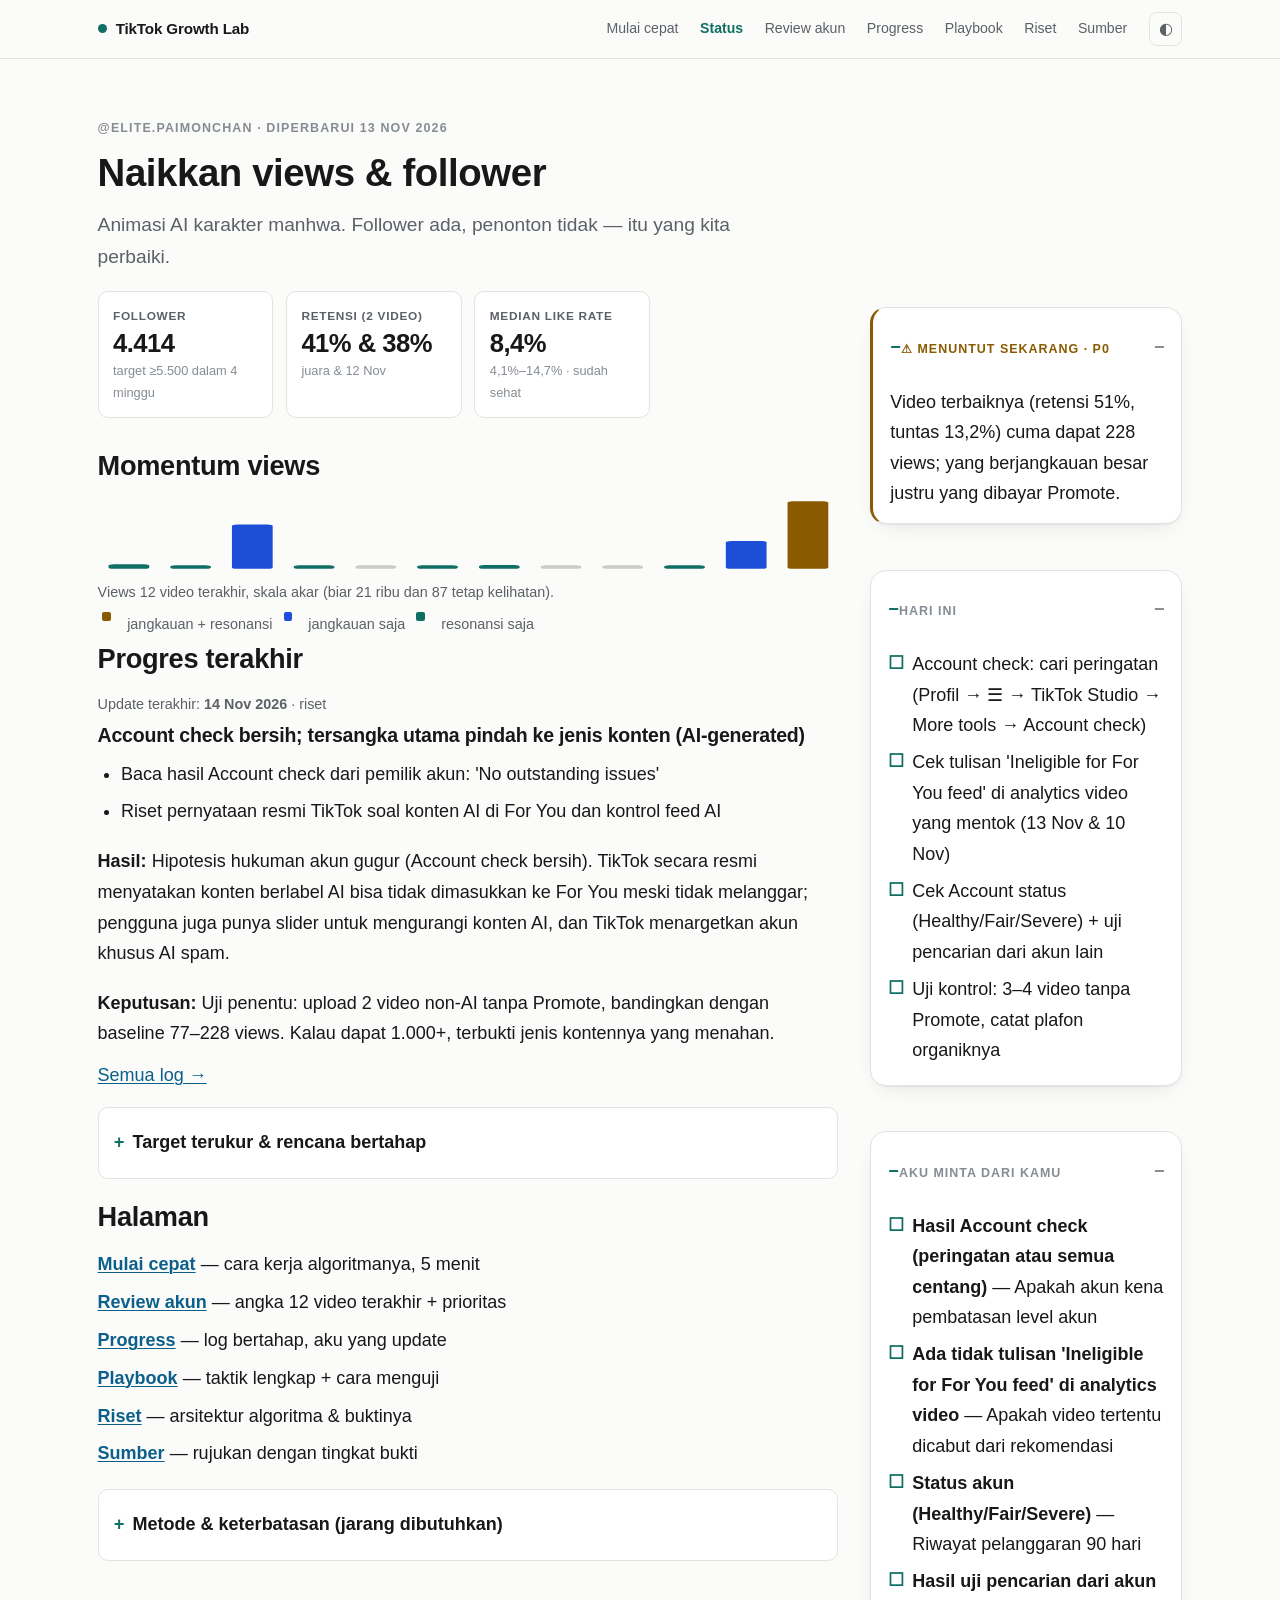
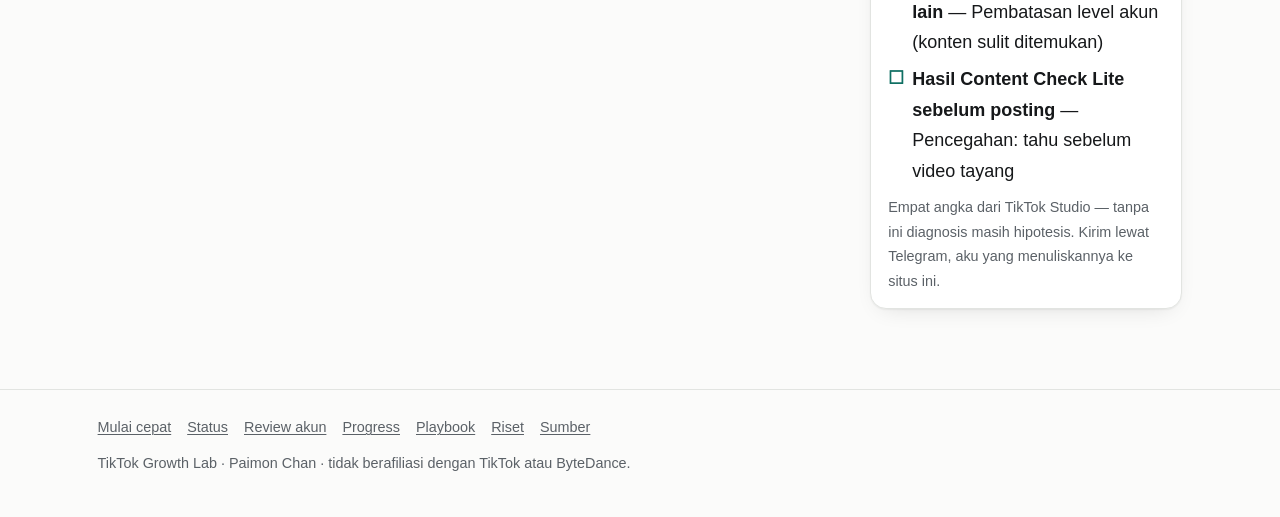
==== index.html @ 8e79cd07 "Account check bersih -> tersangka pindah ke jenis konten AI (pernyataan resmi TikTok) + uji penentu " ====
<!DOCTYPE html>
<html lang="id" data-theme="auto">
<head>
<meta charset="utf-8">
<meta name="viewport" content="width=device-width, initial-scale=1">
<title>TikTok Growth Lab — naikkan @elite.paimonchan</title>
<meta name="description" content="Angka akun TikTok @elite.paimonchan, apa yang harus dikerjakan hari ini, target, dan progresnya. Ditulis pendek supaya cepat dibaca.">
<meta name="color-scheme" content="light dark">
<meta name="theme-color" content="#0f6f63">
<link rel="icon" href="assets/favicon.svg" type="image/svg+xml">
<link rel="stylesheet" href="assets/style.css?v=33">
<script>
  try {
    var t = localStorage.getItem('theme');
    if (t === 'light' || t === 'dark') document.documentElement.setAttribute('data-theme', t);
  } catch (e) {}
</script>
</head>
<body>
<a class="skip" href="#main">Lewati ke konten</a>

<header class="site-header">
  <div class="wrap inner">
    <a class="brand" href="index.html"><span class="dot" aria-hidden="true"></span>TikTok Growth Lab</a>
    <nav class="nav" aria-label="Navigasi utama">
      <a href="mudah.html">Mulai cepat</a>
      <a href="index.html" aria-current="page">Status</a>
      <a href="audit.html">Review akun</a>
      <a href="progress.html">Progress</a>
      <a href="playbook.html">Playbook</a>
      <a href="bedah.html">Riset</a>
      <a href="sumber.html">Sumber</a>
    </nav>
    <button class="theme-btn" id="themeBtn" type="button" aria-label="Ganti tema terang/gelap" title="Ganti tema">◐</button>
    <button class="menu-btn" id="menuBtn" type="button" aria-label="Buka menu" aria-expanded="false" aria-controls="drawer"><span aria-hidden="true">☰</span></button>
  </div>
</header>
<div class="drawer-backdrop" id="drawerBackdrop"></div>
<nav class="drawer" id="drawer" aria-label="Menu halaman" aria-hidden="true">
  <div class="drawer-head">
    <span class="drawer-title">Menu</span>
    <button class="drawer-close" id="drawerClose" type="button" aria-label="Tutup menu">&times;</button>
  </div>
  <ul class="drawer-list">
        <li><a href="mudah.html">Mulai cepat</a></li>
        <li><a href="index.html" aria-current="page">Status</a></li>
        <li><a href="audit.html">Review akun</a></li>
        <li><a href="progress.html">Progress</a></li>
        <li><a href="playbook.html">Playbook</a></li>
        <li><a href="bedah.html">Riset</a></li>
        <li><a href="sumber.html">Sumber</a></li>
  </ul>
</nav>

<main id="main">
<div class="wrap">
    <div class="pagehead">
      <p class="eyebrow">@elite.paimonchan · diperbarui <span id="lastUpdated">13 Nov 2026</span></p>
      <h1>Naikkan views &amp; follower</h1>
      <p class="lede">Animasi AI karakter manhwa. Follower ada, penonton tidak — itu yang kita perbaiki.</p>
    </div>

    <div class="layout">
      <aside class="sidebar" aria-label="Yang menuntut dikerjakan">
        <div class="side-sticky">
        <details class="side-block urgent" data-collapse="mobile" open>
          <summary><span class="side-title">⚠ Menuntut sekarang · P0</span></summary>
          <div class="side-body">
            <p id="headline">Memuat…</p>
          </div>
        </details>
        <details class="side-block" data-collapse="mobile">
          <summary><span class="side-title">Hari ini</span></summary>
          <div class="side-body">
            <ul id="nextActions" class="check tight"><li>Memuat…</li></ul>
          </div>
        </details>
        <details class="side-block" data-collapse="mobile">
          <summary><span class="side-title">Aku minta dari kamu</span></summary>
          <div class="side-body">
            <ul id="auditWanted" class="check tight"><li>Memuat…</li></ul>
            <p class="ui-quiet" style="margin:.55rem 0 0">Empat angka dari TikTok Studio — tanpa ini diagnosis masih hipotesis. Kirim lewat Telegram, aku yang menuliskannya ke situs ini.</p>
          </div>
        </details>
      </aside>

      <div class="content">
        <div class="stats" id="statusStats"><p class="ui-quiet" style="margin:0">Memuat…</p></div>

        <section class="spark">
          <h2>Momentum views</h2>
          <div id="viewTrend"><p class="ui-quiet">Memuat…</p></div>
        </section>

        <section>
          <h2>Progres terakhir</h2>
          <div id="latestProgress"><p class="ui-quiet">Memuat…</p></div>
          <p style="margin:.7rem 0 0"><a href="progress.html">Semua log →</a></p>
        </section>

        <details>
          <summary>Target terukur &amp; rencana bertahap</summary>
          <div style="padding-top:.4rem">
            <div id="statusTargets"><p class="ui-quiet">Memuat…</p></div>
            <p class="ui-quiet" style="margin-top:.6rem">Penentu menang atau cuma sibuk: like rate ≥5%, median views ≥1.000, selesai nonton ≥50%.</p>
            <div id="statusPhases" style="margin-top:1rem"><p class="ui-quiet">Memuat…</p></div>
          </div>
        </details>

        <section>
          <h2>Halaman</h2>
          <ul class="linklist">
            <li><a href="mudah.html">Mulai cepat</a> — cara kerja algoritmanya, 5 menit</li>
            <li><a href="audit.html">Review akun</a> — angka 12 video terakhir + prioritas</li>
            <li><a href="progress.html">Progress</a> — log bertahap, aku yang update</li>
            <li><a href="playbook.html">Playbook</a> — taktik lengkap + cara menguji</li>
            <li><a href="bedah.html">Riset</a> — arsitektur algoritma &amp; buktinya</li>
            <li><a href="sumber.html">Sumber</a> — rujukan dengan tingkat bukti</li>
          </ul>
        </section>

        <details>
          <summary>Metode &amp; keterbatasan (jarang dibutuhkan)</summary>
          <div class="prose" style="padding-top:.6rem">
            <ul>
              <li>Angka publik diambil dari endpoint embed TikTok karena halaman utama memblokir akses server; tanggal unggahan dihitung dari ID video.</li>
              <li>Durasi tonton, % selesai, sumber traffic, dan status kelayakan hanya ada di TikTok Studio milikmu — makanya aku minta angkanya.</li>
              <li>TikTok membulatkan: "15K likes", bukan 15.000.</li>
            </ul>
            <div id="ytCard"></div>
          </div>
        </details>
      </div>
    </div>
  </div>
</main>

<footer class="site-footer">
  <div class="wrap">
    <div class="foot-links">
      <a href="mudah.html">Mulai cepat</a>
      <a href="index.html">Status</a>
      <a href="audit.html">Review akun</a>
      <a href="progress.html">Progress</a>
      <a href="playbook.html">Playbook</a>
      <a href="bedah.html">Riset</a>
      <a href="sumber.html">Sumber</a>
    </div>
    <p style="margin:0">TikTok Growth Lab · Paimon Chan · tidak berafiliasi dengan TikTok atau ByteDance.</p>
  </div>
</footer>

<script src="assets/app.js?v=33" defer></script>
<script src="assets/growth.js?v=33" defer></script>
</body>
</html>
---- assets/style.css ----
/* =========================================================
   Bedah Algoritma TikTok — design system
   Zero dependency. Mobile-first. Light + dark.
   Aturan: tidak ada efek dekoratif tanpa alasan fungsional.
   ========================================================= */

/* ---------- tokens ---------- */
:root {
  --bg:            #fbfbfa;
  --bg-elev:       #ffffff;
  --bg-sunken:     #f2f3f1;
  --fg:            #16181a;
  --fg-muted:      #5b6167;
  --fg-faint:      #858c93;
  --border:        #e2e4e1;
  --border-strong: #c9ccc7;
  --accent:        #0f6f63;
  --accent-fg:     #ffffff;
  --accent-soft:   #e6f2ef;
  --link:          #0b5f8a;
  --t1: #166534;
  --t2: #8a5a00;
  --t3: #1d4ed8;
  --t4: #7c3aed;
  --t5: #9a3412;
  --radius: 10px;
  --radius-lg: 16px;
  --shadow: 0 1px 2px rgba(16, 20, 18, .06), 0 8px 24px -12px rgba(16, 20, 18, .16);
  --measure: 68ch;
  --font: -apple-system, BlinkMacSystemFont, "Segoe UI", Roboto, "Helvetica Neue", Arial, "Noto Sans", sans-serif;
  --mono: ui-monospace, SFMono-Regular, Menlo, Consolas, "Liberation Mono", monospace;
}

@media (prefers-color-scheme: dark) {
  :root:not([data-theme="light"]) {
    --bg:            #101312;
    --bg-elev:       #171b19;
    --bg-sunken:     #0b0e0d;
    --fg:            #e7ebe8;
    --fg-muted:      #9aa4a0;
    --fg-faint:      #77807c;
    --border:        #262b29;
    --border-strong: #39403d;
    --accent:        #58c9b6;
    --accent-fg:     #06231f;
    --accent-soft:   #16241f;
    --link:          #7cc7ea;
    --t1: #6ee7a8;
    --t2: #f0c674;
    --t3: #93b4ff;
    --t4: #c4a8ff;
    --t5: #f9a58c;
    --shadow: 0 1px 2px rgba(0,0,0,.4), 0 10px 30px -14px rgba(0,0,0,.6);
  }
}

:root[data-theme="dark"] {
  --bg:            #101312;
  --bg-elev:       #171b19;
  --bg-sunken:     #0b0e0d;
  --fg:            #e7ebe8;
  --fg-muted:      #9aa4a0;
  --fg-faint:      #77807c;
  --border:        #262b29;
  --border-strong: #39403d;
  --accent:        #58c9b6;
  --accent-fg:     #06231f;
  --accent-soft:   #16241f;
  --link:          #7cc7ea;
  --t1: #6ee7a8;
  --t2: #f0c674;
  --t3: #93b4ff;
  --t4: #c4a8ff;
  --t5: #f9a58c;
  --shadow: 0 1px 2px rgba(0,0,0,.4), 0 10px 30px -14px rgba(0,0,0,.6);
}

/* ---------- base ---------- */
*, *::before, *::after { box-sizing: border-box; }

html {
  -webkit-text-size-adjust: 100%;
  scroll-behavior: smooth;
  scroll-padding-top: 5.5rem;
}

body {
  margin: 0;
  background: var(--bg);
  color: var(--fg);
  font-family: var(--font);
  font-size: 17px;
  line-height: 1.7;
  text-rendering: optimizeLegibility;
}

@media (min-width: 720px) { body { font-size: 18px; } }

p, li { overflow-wrap: break-word; }
p { margin: 0 0 1.05em; }

a { color: var(--link); text-decoration-thickness: 1px; text-underline-offset: 2px; }
a:hover { text-decoration-thickness: 2px; }

:focus-visible {
  outline: 3px solid var(--accent);
  outline-offset: 2px;
  border-radius: 4px;
}

h1, h2, h3, h4 {
  line-height: 1.22;
  letter-spacing: -0.011em;
  margin: 2.2em 0 .6em;
  font-weight: 650;
  text-wrap: balance;
}
h1 { font-size: 1.85rem; margin-top: 0; }
h2 { font-size: 1.4rem; padding-top: .2em; }
h3 { font-size: 1.12rem; }
h4 { font-size: 1rem; letter-spacing: 0; }
@media (min-width: 720px) {
  h1 { font-size: 2.4rem; }
  h2 { font-size: 1.7rem; }
  h3 { font-size: 1.22rem; }
}

ul, ol { padding-left: 1.3em; margin: 0 0 1.1em; }
li { margin: .35em 0; }
li > ul, li > ol { margin-top: .35em; }

strong { font-weight: 660; }
hr { border: 0; border-top: 1px solid var(--border); margin: 2.6em 0; }

code, kbd {
  font-family: var(--mono);
  font-size: .87em;
  background: var(--bg-sunken);
  border: 1px solid var(--border);
  border-radius: 5px;
  padding: .1em .35em;
}

blockquote {
  margin: 1.4em 0;
  padding: .2em 0 .2em 1.05em;
  border-left: 3px solid var(--border-strong);
  color: var(--fg-muted);
}
blockquote p:last-child { margin-bottom: 0; }

/* ---------- layout ---------- */
.wrap { width: 100%; max-width: 1120px; margin: 0 auto; padding: 0 1.1rem; }
.prose { max-width: var(--measure); }
.prose-wide { max-width: 78ch; }
main { padding: 2rem 0 4rem; }

.skip {
  position: absolute; left: -9999px;
  background: var(--accent); color: var(--accent-fg);
  padding: .6em 1em; border-radius: 0 0 var(--radius) 0; z-index: 100;
}
.skip:focus { left: 0; top: 0; }

/* ---------- header / nav ---------- */
.site-header {
  position: sticky; top: 0; z-index: 40;
  background: color-mix(in srgb, var(--bg) 88%, transparent);
  backdrop-filter: saturate(150%) blur(10px);
  border-bottom: 1px solid var(--border);
}
.site-header .inner {
  display: flex; align-items: center; gap: .75rem;
  min-height: 3.6rem;
}
.brand {
  display: flex; align-items: center; gap: .55rem;
  font-weight: 680; font-size: .95rem; letter-spacing: -.01em;
  color: var(--fg); text-decoration: none; white-space: nowrap;
}
.brand .dot {
  width: .58rem; height: .58rem; border-radius: 50%;
  background: var(--accent); flex: 0 0 auto;
}
.nav {
  margin-left: auto;
  display: flex; gap: .15rem; overflow-x: auto;
  -webkit-overflow-scrolling: touch;
  scrollbar-width: none;
}
.nav::-webkit-scrollbar { display: none; }
.nav a {
  display: inline-block; padding: .45rem .6rem; border-radius: 8px;
  color: var(--fg-muted); text-decoration: none;
  font-size: .88rem; white-space: nowrap;
}
.nav a:hover { color: var(--fg); background: var(--bg-sunken); }
.nav a[aria-current="page"] { color: var(--accent); font-weight: 640; }

.theme-btn {
  flex: 0 0 auto;
  background: transparent; color: var(--fg-muted);
  border: 1px solid var(--border); border-radius: 8px;
  width: 2.1rem; height: 2.1rem; font-size: 1rem; cursor: pointer;
  display: grid; place-items: center;
}
.theme-btn:hover { color: var(--fg); border-color: var(--border-strong); }

/* ---------- hero ---------- */
.hero { padding: 2.6rem 0 1.4rem; border-bottom: 1px solid var(--border); }
.eyebrow {
  font-size: .78rem; letter-spacing: .09em; text-transform: uppercase;
  color: var(--fg-faint); font-weight: 640; margin: 0 0 .7rem;
}
.lede { font-size: 1.08rem; color: var(--fg-muted); max-width: 60ch; }
@media (min-width: 720px) { .lede { font-size: 1.2rem; } }
.hero-meta {
  display: flex; flex-wrap: wrap; gap: .45rem .5rem;
  margin-top: 1.2rem; font-size: .82rem;
}
.pill {
  display: inline-flex; align-items: center; gap: .35em;
  border: 1px solid var(--border); border-radius: 999px;
  padding: .25em .7em; color: var(--fg-muted); background: var(--bg-elev);
}

/* ---------- cards ---------- */
.grid { display: grid; gap: 1rem; }
@media (min-width: 700px) { .grid.cols-2 { grid-template-columns: 1fr 1fr; } }
@media (min-width: 940px) { .grid.cols-3 { grid-template-columns: repeat(3, 1fr); } }

.card {
  background: var(--bg-elev);
  border: 1px solid var(--border);
  border-radius: var(--radius-lg);
  padding: 1.15rem 1.2rem;
  box-shadow: var(--shadow);
}
.card h3 { margin-top: 0; }
.card p:last-child { margin-bottom: 0; }
.card a.card-link {
  display: block; text-decoration: none; color: inherit;
}
.card a.card-link:hover h3 { color: var(--accent); }

/* ---------- callouts ---------- */
.callout {
  border: 1px solid var(--border);
  border-left: 3px solid var(--accent);
  background: var(--bg-elev);
  border-radius: var(--radius);
  padding: .95rem 1.05rem;
  margin: 1.4em 0;
}
.callout > :first-child { margin-top: 0; }
.callout > :last-child { margin-bottom: 0; }
.callout .label {
  display: block; font-size: .76rem; letter-spacing: .08em;
  text-transform: uppercase; font-weight: 700; margin-bottom: .35rem;
  color: var(--accent);
}
.callout.warn { border-left-color: var(--t2); }
.callout.warn .label { color: var(--t2); }
.callout.danger { border-left-color: var(--t5); }
.callout.danger .label { color: var(--t5); }

/* ---------- evidence tiers ---------- */
.tier {
  display: inline-block; font-size: .72rem; font-weight: 700;
  letter-spacing: .04em; padding: .12em .45em; border-radius: 5px;
  border: 1px solid currentColor; white-space: nowrap;
  vertical-align: .08em;
}
.tier.t1 { color: var(--t1); }
.tier.t2 { color: var(--t2); }
.tier.t3 { color: var(--t3); }
.tier.t4 { color: var(--t4); }
.tier.t5 { color: var(--t5); }
.tierplain { font-weight: 700; }

/* ---------- tables ---------- */
.table-wrap { overflow-x: auto; margin: 1.3em 0; border-radius: var(--radius); border: 1px solid var(--border); }
table { border-collapse: collapse; width: 100%; font-size: .93rem; background: var(--bg-elev); }
th, td { text-align: left; padding: .7rem .8rem; border-bottom: 1px solid var(--border); vertical-align: top; }
th { background: var(--bg-sunken); font-size: .8rem; letter-spacing: .03em; text-transform: uppercase; color: var(--fg-muted); }
tr:last-child td { border-bottom: 0; }
td.num, th.num { white-space: nowrap; }

@media (max-width: 640px) {
  table.stack thead { display: none; }
  table.stack, table.stack tbody, table.stack tr, table.stack td { display: block; width: 100%; }
  table.stack tr { border-bottom: 1px solid var(--border); padding: .5rem 0; }
  table.stack tr:last-child { border-bottom: 0; }
  table.stack td { border: 0; padding: .28rem .8rem; }
  table.stack td::before {
    content: attr(data-label) ": ";
    display: inline; font-weight: 700; color: var(--fg-muted);
    font-size: .78rem; text-transform: uppercase; letter-spacing: .03em;
  }
}

/* ---------- details ---------- */
details {
  border: 1px solid var(--border); border-radius: var(--radius);
  background: var(--bg-elev); padding: .75rem .95rem; margin: 1em 0;
}
details[open] { padding-bottom: .9rem; }
summary {
  cursor: pointer; font-weight: 620; list-style: none;
  display: flex; align-items: baseline; gap: .5rem;
}
summary::-webkit-details-marker { display: none; }
summary::before {
  content: "+"; font-family: var(--mono); color: var(--accent);
  font-weight: 700; flex: 0 0 auto;
}
details[open] > summary::before { content: "−"; }
summary + * { margin-top: .9em; }
details > :last-child { margin-bottom: 0; }

/* ---------- toc ---------- */
.toc { list-style: none; padding: 0; margin: 1.4em 0; }
.toc li { margin: 0; border-bottom: 1px solid var(--border); }
.toc li:last-child { border-bottom: 0; }
.toc a {
  display: flex; gap: .8rem; align-items: baseline;
  padding: .7rem .2rem; text-decoration: none; color: var(--fg);
}
.toc a:hover { color: var(--accent); }
.toc .n {
  font-family: var(--mono); font-size: .8rem; color: var(--fg-faint);
  flex: 0 0 2.2rem;
}
.toc .d { display: block; font-size: .84rem; color: var(--fg-muted); margin-top: .15em; }

/* ---------- steps ---------- */
.step { display: grid; gap: .2rem 1rem; margin: 1.6em 0; }
@media (min-width: 760px) {
  .step { grid-template-columns: 2.6rem 1fr; }
  .step .snum { grid-row: span 3; }
}
.snum {
  width: 2.1rem; height: 2.1rem; border-radius: 50%;
  background: var(--accent); color: var(--accent-fg);
  display: grid; place-items: center; font-weight: 700; font-size: .9rem;
}
.step h3 { margin: .25em 0 .35em; }
.step .why { font-size: .9rem; color: var(--fg-muted); }

/* ---------- misc ---------- */
.tags { display: flex; flex-wrap: wrap; gap: .35rem; margin: .6em 0 0; }
.tag {
  font-size: .78rem; padding: .2em .6em; border-radius: 999px;
  background: var(--bg-sunken); border: 1px solid var(--border); color: var(--fg-muted);
}
.do-dont { display: grid; gap: 1rem; }
@media (min-width: 800px) { .do-dont { grid-template-columns: 1fr 1fr; } }
.do-dont h3 { margin-top: 0; }
.ui-quiet { color: var(--fg-muted); font-size: .9rem; }

footer.site-footer {
  border-top: 1px solid var(--border);
  padding: 1.6rem 0 2.6rem; color: var(--fg-muted); font-size: .9rem;
}
footer.site-footer a { color: var(--fg-muted); }
footer .foot-links { display: flex; flex-wrap: wrap; gap: .4rem 1rem; margin-bottom: .7rem; }

.srclist { list-style: none; padding: 0; }
.srclist li {
  padding: .7rem 0; border-bottom: 1px solid var(--border);
  font-size: .92rem; display: flex; gap: .7rem; align-items: baseline;
}
.srclist .idx { font-family: var(--mono); color: var(--fg-faint); flex: 0 0 2rem; }
.srclist .meta { display: block; color: var(--fg-muted); font-size: .84rem; }

/* ---------- komponen growth lab ---------- */
.stats { display: grid; gap: .8rem; grid-template-columns: repeat(2, 1fr); margin: 1.4em 0; }
@media (min-width: 760px) { .stats { grid-template-columns: repeat(4, 1fr); } }
.stat {
  background: var(--bg-elev); border: 1px solid var(--border);
  border-radius: var(--radius); padding: .85rem .9rem; display: flex; flex-direction: column; gap: .15rem;
}
.stat-k { font-size: .74rem; text-transform: uppercase; letter-spacing: .06em; color: var(--fg-muted); font-weight: 640; }
.stat-v { font-size: 1.45rem; line-height: 1.15; letter-spacing: -.02em; }
.stat-s { font-size: .8rem; color: var(--fg-faint); }

.badge {
  display: inline-block; font-size: .72rem; font-weight: 700; letter-spacing: .03em;
  padding: .18em .55em; border-radius: 999px; border: 1px solid currentColor; white-space: nowrap;
}
.badge-live { color: var(--accent); background: var(--accent-soft); }
.badge-idle { color: var(--fg-muted); background: var(--bg-sunken); }
.badge-warn { color: var(--t2); }

.phase header { display: flex; align-items: baseline; justify-content: space-between; gap: .6rem; }
.phase h3 { margin: 0; font-size: 1.05rem; }
.phase ul { margin: .2em 0 .8em; }

.tl-item { position: relative; padding: 0 0 1.6rem 1.7rem; border-left: 2px solid var(--border); }
.tl-item:last-child { border-left-color: transparent; padding-bottom: 0; }
.tl-dot {
  position: absolute; left: -0.46rem; top: .45rem; width: .8rem; height: .8rem;
  border-radius: 50%; background: var(--accent); border: 2px solid var(--bg);
}
.tl-date { font-size: .82rem; color: var(--fg-muted); margin: 0 0 .25rem; }
.tl-body h3 { margin: .1em 0 .5em; font-size: 1.1rem; }
.tl-metrics { margin: .6em 0 0; padding-top: .5em; border-top: 1px dashed var(--border); font-size: .84rem; }

.mission {
  background: var(--bg-elev); border: 1px solid var(--border); border-left: 3px solid var(--accent);
  border-radius: var(--radius); padding: 1rem 1.1rem; margin: 1.2em 0;
}
.mission h2 { margin: 0 0 .35em; font-size: 1.05rem; }
.mission p { margin-bottom: 0; }

/* ---------- komponen ringkas ---------- */
.check, .plain, .linklist { list-style: none; padding-left: 0; }
.check li { position: relative; padding-left: 1.5rem; margin-bottom: .55rem; }
.check li::before { content: "☐"; position: absolute; left: 0; top: -.05em; color: var(--accent); font-weight: 700; }
.check.tight li { margin-bottom: .3rem; }
.plain li { margin-bottom: .65rem; }
.linklist li { margin-bottom: .45rem; }
#statusPhases { display: grid; gap: .8rem; }
@media (min-width: 760px) { #statusPhases { grid-template-columns: repeat(3, 1fr); } }
details { margin: 1rem 0; }
details summary { cursor: pointer; font-weight: 640; padding: .45rem 0; }
details summary:hover { color: var(--accent); }

/* ---------- layout: konten + sidebar ---------- */
.pagehead { padding: 1.7rem 0 .9rem; }
.pagehead h1 { margin-bottom: .3em; }
.pagehead .lede { margin-bottom: .2rem; }
.layout { display: grid; gap: 1.3rem; align-items: start; }
.sidebar { display: grid; gap: .85rem; }
.side-block {
  background: var(--bg-elev); border: 1px solid var(--border);
  border-radius: var(--radius-lg); padding: 1rem 1.05rem; box-shadow: var(--shadow);
}
.side-block h2 {
  margin: 0 0 .55rem; padding: 0; font-size: .78rem; font-weight: 700;
  letter-spacing: .08em; text-transform: uppercase; color: var(--fg-faint);
}
.side-block.urgent { border-left: 3px solid var(--t2); }
.side-block.urgent h2 { color: var(--t2); }
.side-block > :last-child { margin-bottom: 0; }
.side-block ul, .side-block ol { padding-left: 1.15em; margin-bottom: 0; }
.side-block .check { padding-left: 0; }
.content > section > h2:first-child { margin-top: 0; }
.content > .stats { margin-top: 0; }

/* sidebar: anak tidak boleh ikut melar, kalau tidak sticky tidak punya ruang gerak */
.sidebar { align-content: start; }
.side-sticky { display: grid; gap: .85rem; align-self: start; }
@media (min-width: 980px) {
  .layout { grid-template-columns: minmax(0, 1fr) 19.5rem; gap: 2rem; align-items: stretch; }
  .layout > .content { grid-column: 1; grid-row: 1; }
  .layout > .sidebar { grid-column: 2; grid-row: 1; align-self: stretch; }
  .side-sticky { position: sticky; top: 4.6rem; }
}

/* angka & tabel: sejajarkan digit biar enak dibandingkan */
.stat-v, table td, table th { font-variant-numeric: tabular-nums; }
.stat-v { font-size: 1.6rem; }
.linklist a { font-weight: 620; }

/* ---------- grafik momentum ---------- */
.spark { margin-top: 1.6rem; }
.spark h2 { margin-top: 0; }
.spark svg { width: 100%; height: 72px; display: block; overflow: visible; }
.spark rect { fill: var(--border-strong); }
.spark .bar-good { fill: var(--accent); }
.spark .bar-far { fill: var(--t3); }
.spark .bar-hit { fill: var(--t2); }
.legend { display: inline-flex; flex-wrap: wrap; gap: .2rem .7rem; margin-left: .3rem; }
.legend .key { display: inline-block; width: .55rem; height: .55rem; border-radius: 2px; margin-right: .3rem; }
.legend .key-hit { background: var(--t2); }
.legend .key-far { background: var(--t3); }
.legend .key-good { background: var(--accent); }

/* ---------- sidebar: blok bisa dilipat di HP ---------- */
.side-block > summary { display: block; cursor: pointer; list-style: none; }
.side-block > summary::-webkit-details-marker { display: none; }
.side-block > summary::after { content: "＋"; float: right; color: var(--fg-faint); font-weight: 600; }
.side-block[open] > summary::after { content: "−"; }
.side-block .side-title {
  display: inline-block; font-size: .78rem; font-weight: 700; letter-spacing: .08em;
  text-transform: uppercase; color: var(--fg-faint);
}
.side-block.urgent .side-title { color: var(--t2); }
.side-block[open] > summary { margin-bottom: .55rem; }
.side-body > :last-child { margin-bottom: 0; }
@media (min-width: 980px) { .side-block > summary::after { content: none; } }
/* blok yang tertutup jadi baris ringkas, bukan kartu tinggi */
.side-block:not([open]) { padding: .55rem .9rem; }
.side-block:not([open]) > summary { margin-bottom: 0; }

/* ---------- menu samping (drawer) ---------- */
.menu-btn {
  flex: 0 0 auto; display: grid; place-items: center;
  width: 2.1rem; height: 2.1rem; font-size: 1.05rem; line-height: 1;
  background: transparent; color: var(--fg-muted);
  border: 1px solid var(--border); border-radius: 8px; cursor: pointer;
}
.menu-btn:hover { color: var(--fg); border-color: var(--border-strong); }
.drawer-backdrop {
  position: fixed; inset: 0; z-index: 55; background: rgba(8, 12, 11, .45);
  opacity: 0; pointer-events: none; transition: opacity .18s ease;
}
.drawer {
  position: fixed; top: 0; left: 0; bottom: 0; z-index: 60;
  width: min(82vw, 18rem); overflow-y: auto;
  background: var(--bg-elev); border-right: 1px solid var(--border); box-shadow: var(--shadow);
  padding: 1rem .85rem; visibility: hidden; transform: translateX(-102%);
  transition: transform .22s ease, visibility .22s;
}
body.drawer-open { overflow: hidden; }
body.drawer-open .drawer-backdrop { opacity: 1; pointer-events: auto; }
body.drawer-open .drawer { transform: none; visibility: visible; }
.drawer-head { display: flex; align-items: center; justify-content: space-between; gap: .5rem; margin-bottom: .7rem; }
.drawer-title { font-size: .78rem; letter-spacing: .08em; text-transform: uppercase; color: var(--fg-faint); font-weight: 700; }
.drawer-close {
  background: transparent; color: var(--fg-muted); border: 1px solid var(--border);
  border-radius: 8px; width: 2rem; height: 2rem; font-size: 1.15rem; line-height: 1; cursor: pointer;
}
.drawer-close:hover { color: var(--fg); border-color: var(--border-strong); }
.drawer-list { list-style: none; margin: 0; padding: 0; display: grid; gap: .15rem; }
.drawer-list a { display: block; padding: .7rem .8rem; border-radius: 9px; color: var(--fg); text-decoration: none; }
.drawer-list a:hover { background: var(--bg-sunken); }
.drawer-list a[aria-current="page"] { color: var(--accent); font-weight: 660; background: var(--accent-soft); }
@media (max-width: 979px) { .nav { display: none; } }
@media (min-width: 980px) { .menu-btn, .drawer, .drawer-backdrop { display: none; } }
@media (prefers-reduced-motion: reduce) { .drawer, .drawer-backdrop { transition: none; } }

@media print {
  .site-header, .theme-btn, footer.site-footer { display: none; }
  body { background: #fff; color: #000; font-size: 12pt; }
  details { border: 0; padding: 0; }
  details > summary { display: none; }
  .card { box-shadow: none; }
}
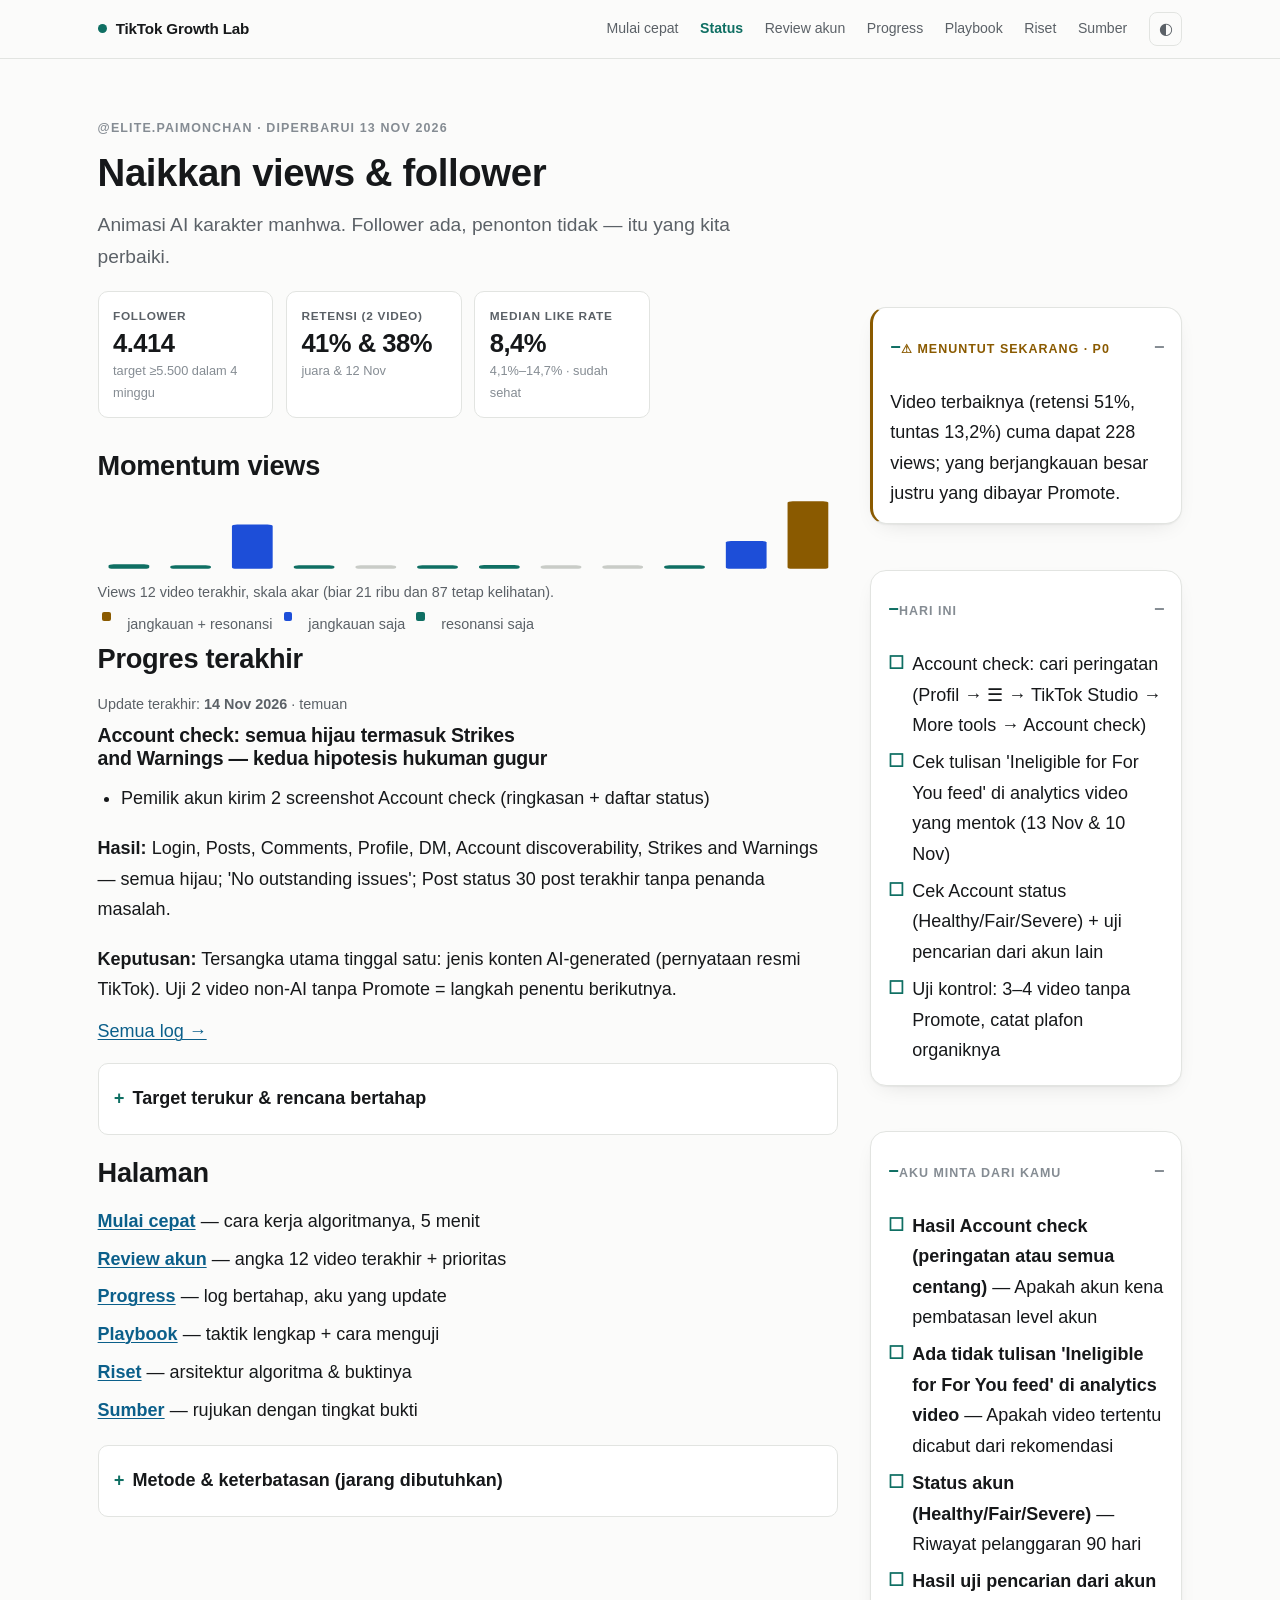
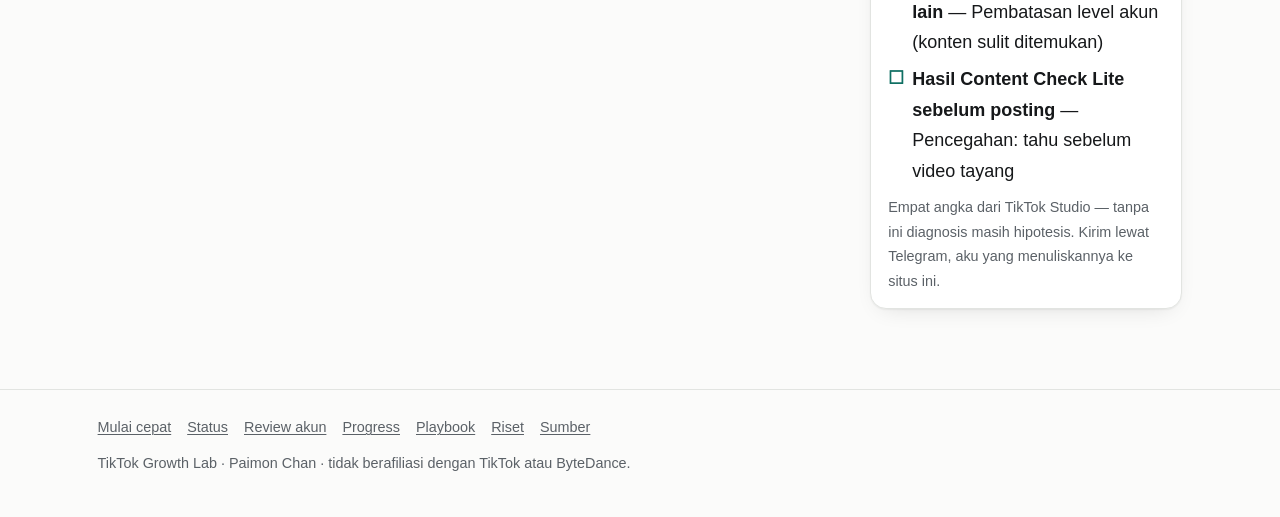
==== commit 3d2e90cc: "Account check semua hijau (termasuk Strikes and Warnings): hipotesis hukuman akun & video-tidak-laya" ====
--- a/index.html
+++ b/index.html
@@ -8,7 +8,7 @@
 <meta name="color-scheme" content="light dark">
 <meta name="theme-color" content="#0f6f63">
 <link rel="icon" href="assets/favicon.svg" type="image/svg+xml">
-<link rel="stylesheet" href="assets/style.css?v=33">
+<link rel="stylesheet" href="assets/style.css?v=34">
 <script>
   try {
     var t = localStorage.getItem('theme');
@@ -150,7 +150,7 @@
   </div>
 </footer>
 
-<script src="assets/app.js?v=33" defer></script>
-<script src="assets/growth.js?v=33" defer></script>
+<script src="assets/app.js?v=34" defer></script>
+<script src="assets/growth.js?v=34" defer></script>
 </body>
 </html>
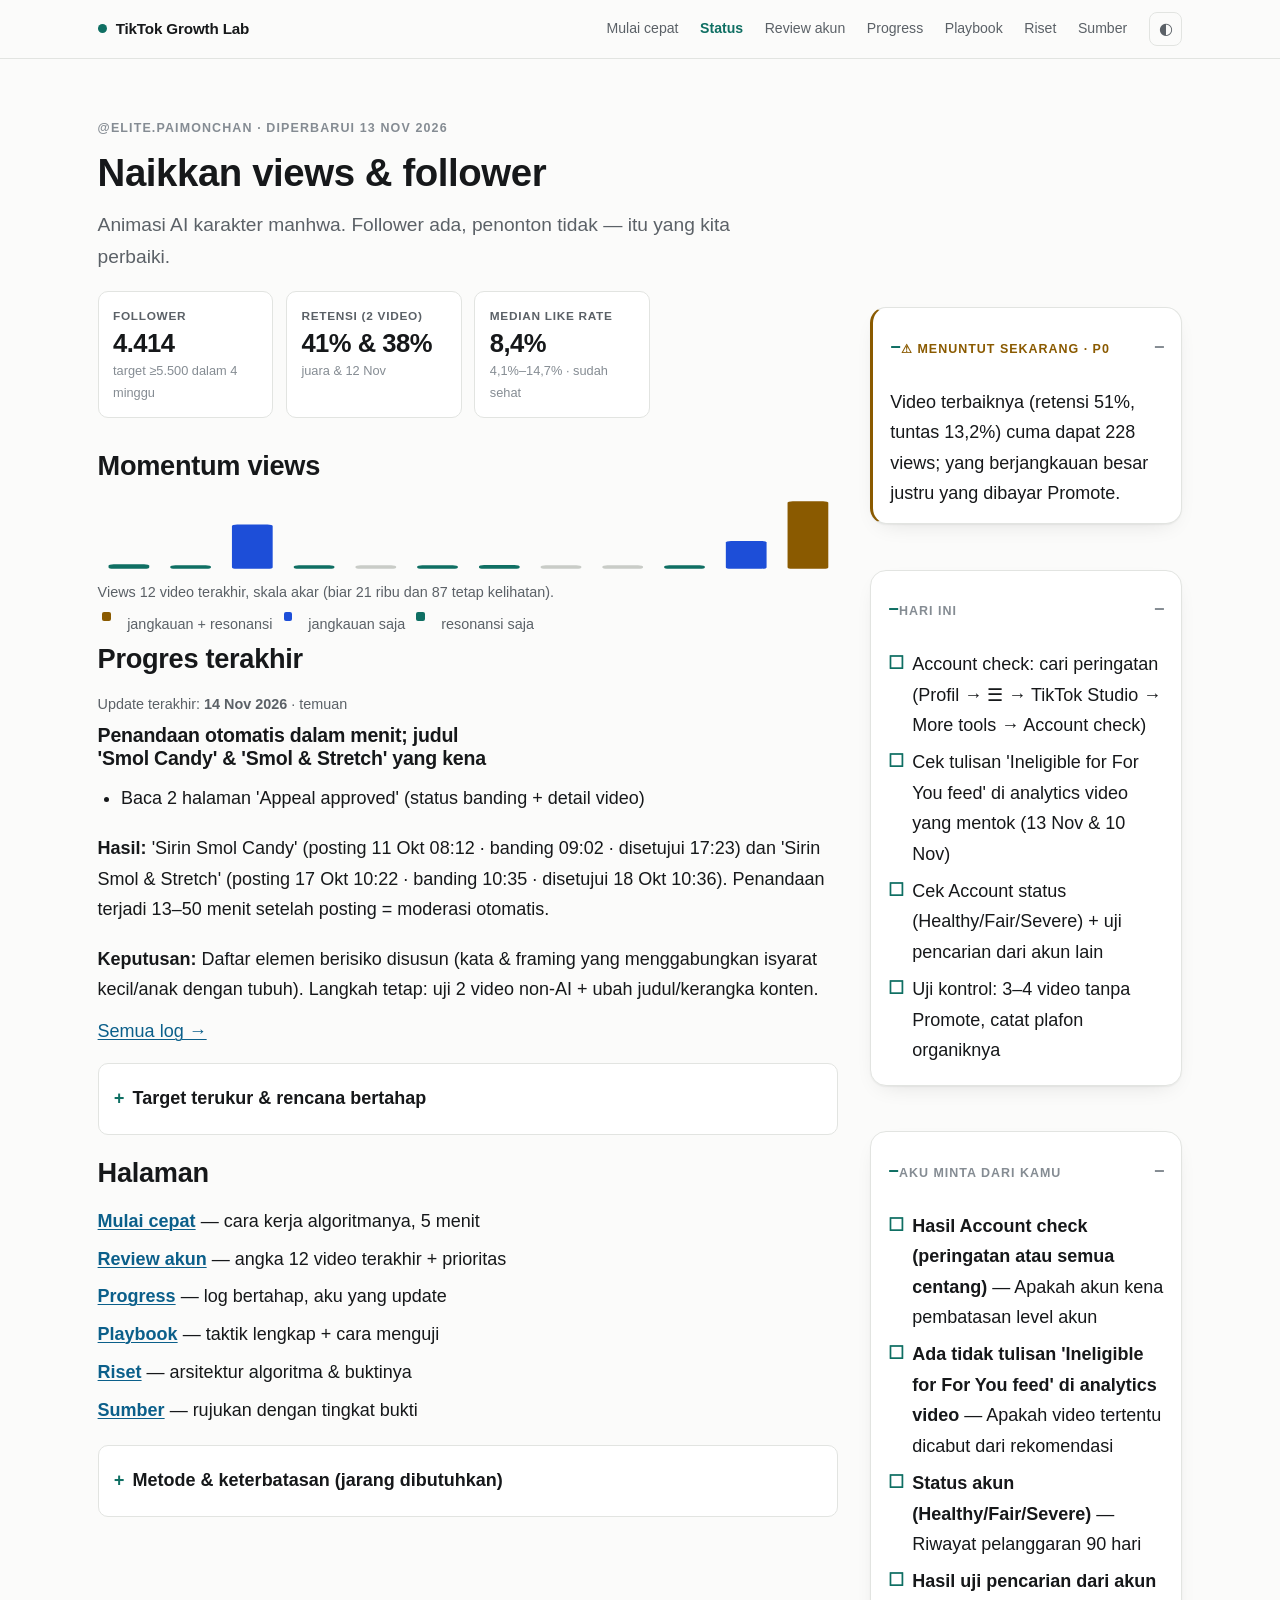
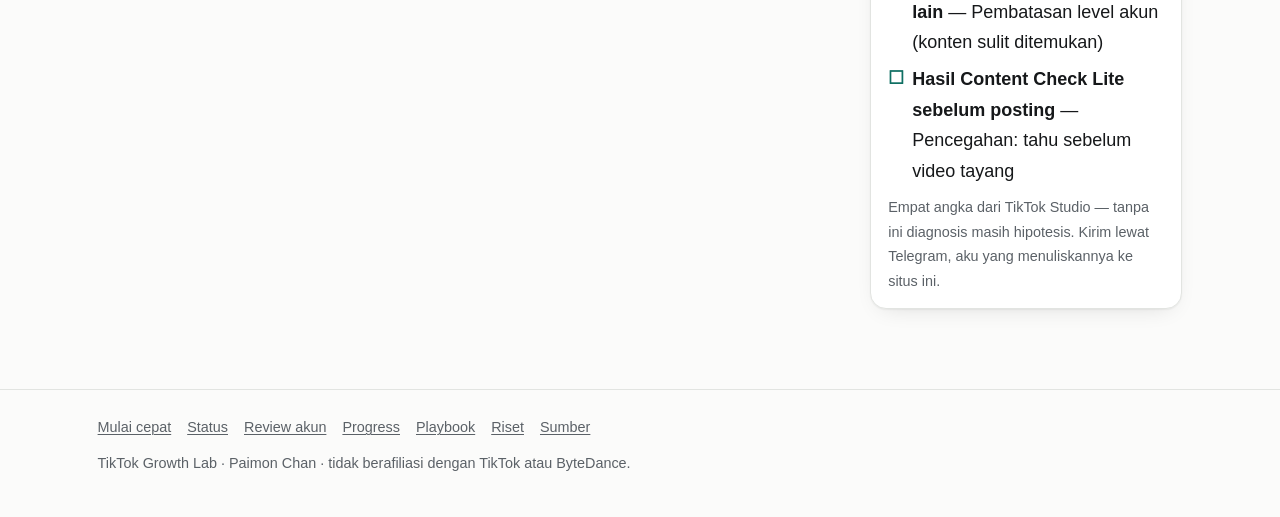
==== commit e36dfb66: "Dua banding menang: penandaan otomatis 13-50 menit setelah posting; judul 'Smol Candy'/'Smol & Stret" ====
--- a/index.html
+++ b/index.html
@@ -8,7 +8,7 @@
 <meta name="color-scheme" content="light dark">
 <meta name="theme-color" content="#0f6f63">
 <link rel="icon" href="assets/favicon.svg" type="image/svg+xml">
-<link rel="stylesheet" href="assets/style.css?v=34">
+<link rel="stylesheet" href="assets/style.css?v=35">
 <script>
   try {
     var t = localStorage.getItem('theme');
@@ -150,7 +150,7 @@
   </div>
 </footer>
 
-<script src="assets/app.js?v=34" defer></script>
-<script src="assets/growth.js?v=34" defer></script>
+<script src="assets/app.js?v=35" defer></script>
+<script src="assets/growth.js?v=35" defer></script>
 </body>
 </html>
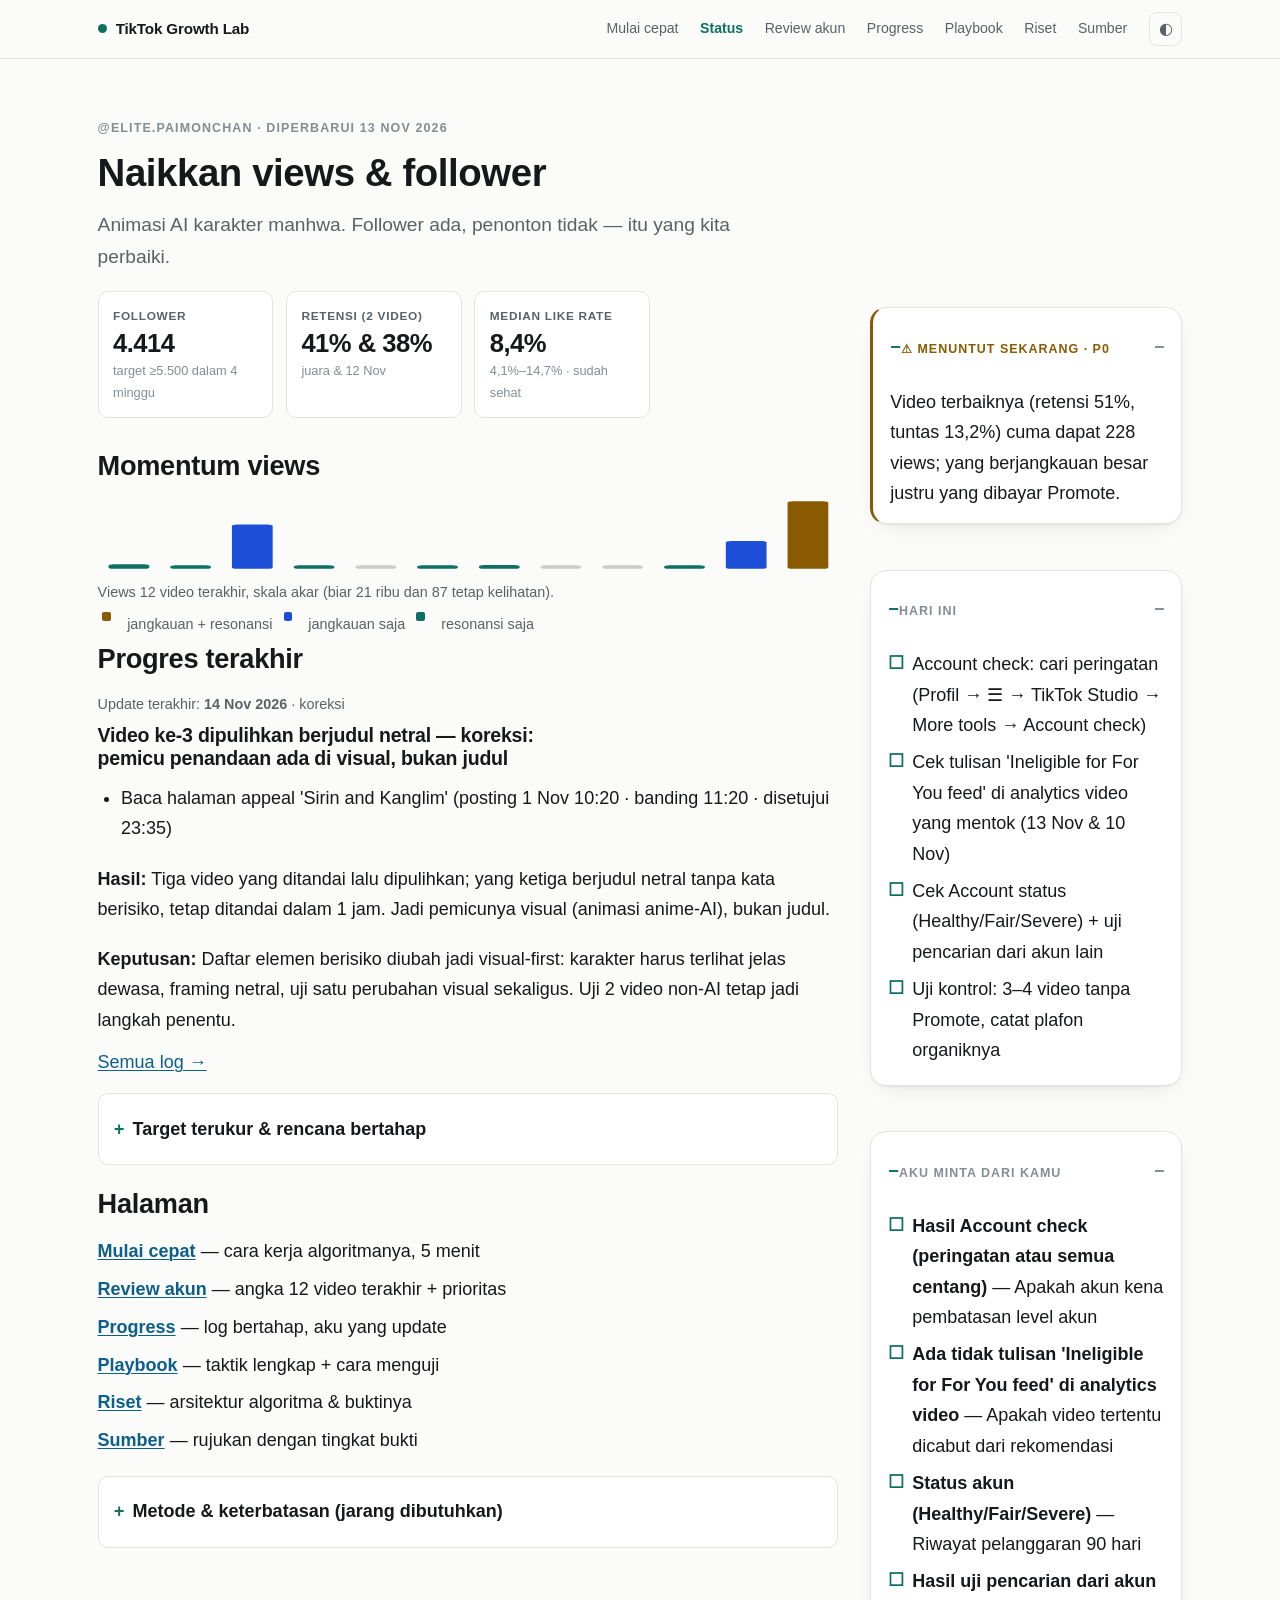
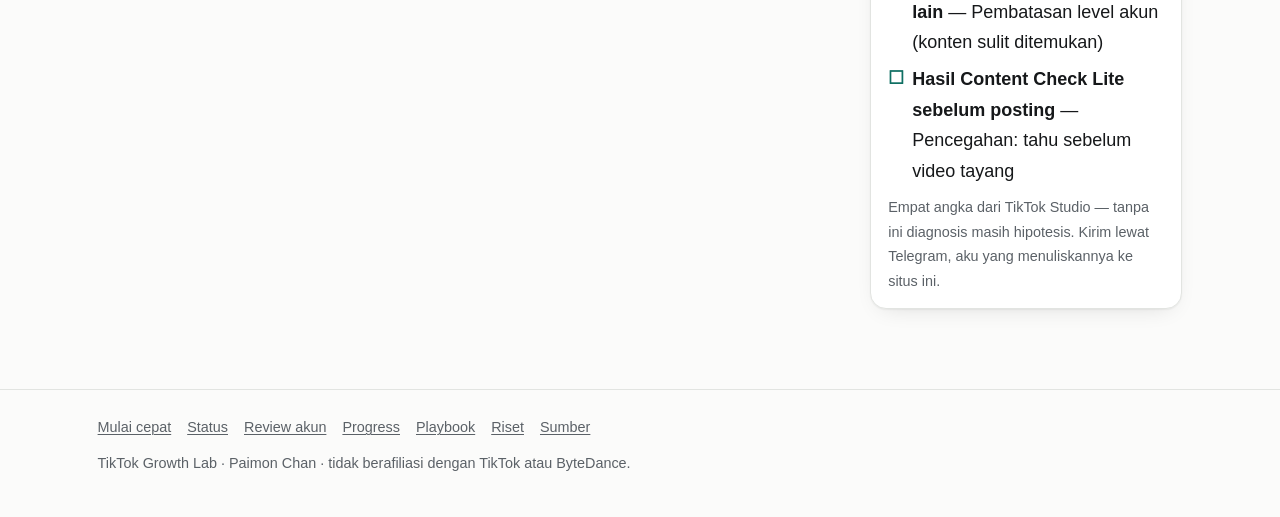
==== commit dcd368b5: "Video ke-3 dipulihkan (judul netral, tetap ditandai dalam 1 jam) -> koreksi: pemicu penandaan di vis" ====
--- a/index.html
+++ b/index.html
@@ -8,7 +8,7 @@
 <meta name="color-scheme" content="light dark">
 <meta name="theme-color" content="#0f6f63">
 <link rel="icon" href="assets/favicon.svg" type="image/svg+xml">
-<link rel="stylesheet" href="assets/style.css?v=35">
+<link rel="stylesheet" href="assets/style.css?v=36">
 <script>
   try {
     var t = localStorage.getItem('theme');
@@ -150,7 +150,7 @@
   </div>
 </footer>
 
-<script src="assets/app.js?v=35" defer></script>
-<script src="assets/growth.js?v=35" defer></script>
+<script src="assets/app.js?v=36" defer></script>
+<script src="assets/growth.js?v=36" defer></script>
 </body>
 </html>
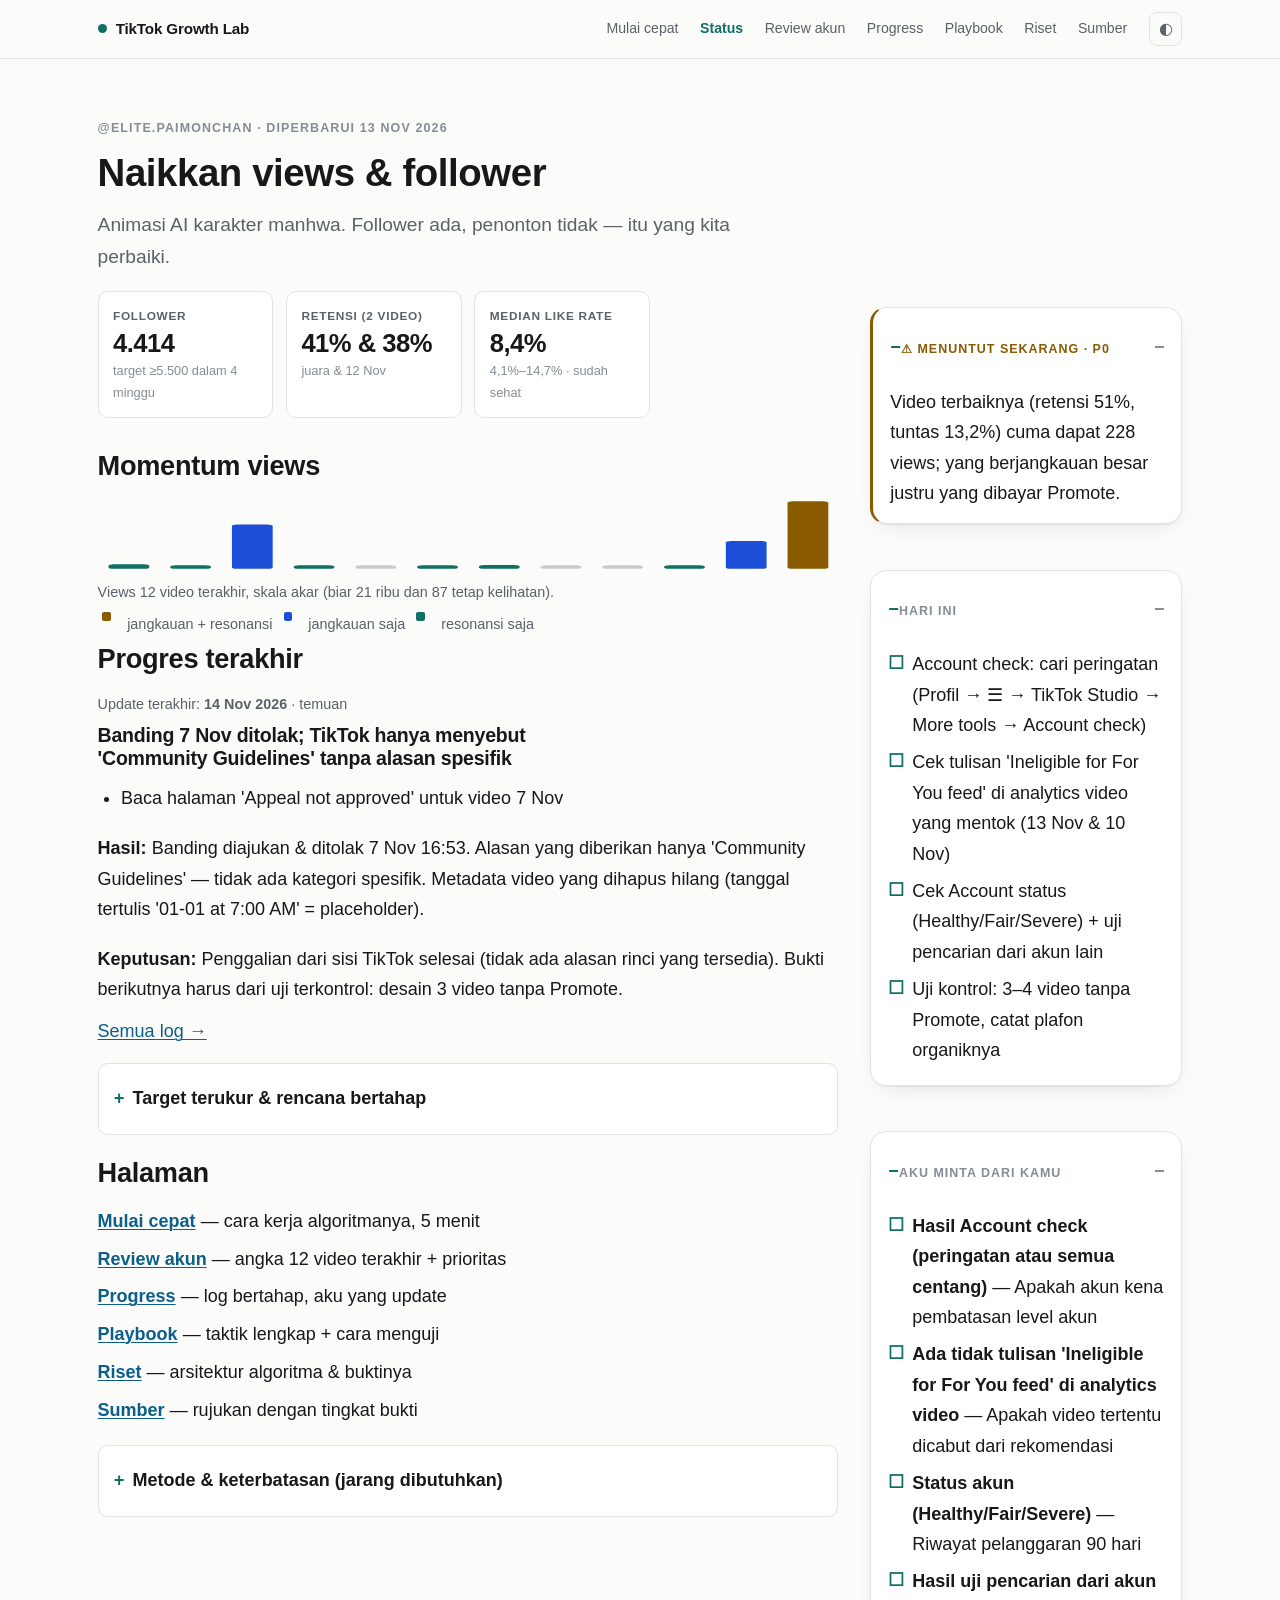
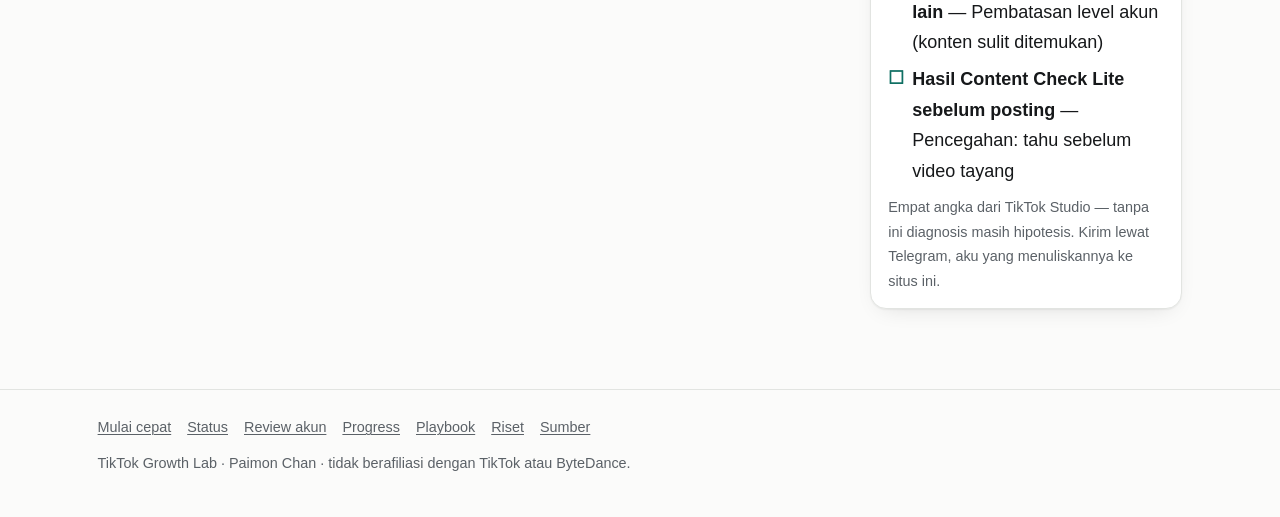
==== commit 816f5d77: "Banding 7 Nov ditolak: TikTok hanya menyebut 'Community Guidelines' tanpa kategori; catat metadata h" ====
--- a/index.html
+++ b/index.html
@@ -8,7 +8,7 @@
 <meta name="color-scheme" content="light dark">
 <meta name="theme-color" content="#0f6f63">
 <link rel="icon" href="assets/favicon.svg" type="image/svg+xml">
-<link rel="stylesheet" href="assets/style.css?v=36">
+<link rel="stylesheet" href="assets/style.css?v=38">
 <script>
   try {
     var t = localStorage.getItem('theme');
@@ -150,7 +150,7 @@
   </div>
 </footer>
 
-<script src="assets/app.js?v=36" defer></script>
-<script src="assets/growth.js?v=36" defer></script>
+<script src="assets/app.js?v=38" defer></script>
+<script src="assets/growth.js?v=38" defer></script>
 </body>
 </html>
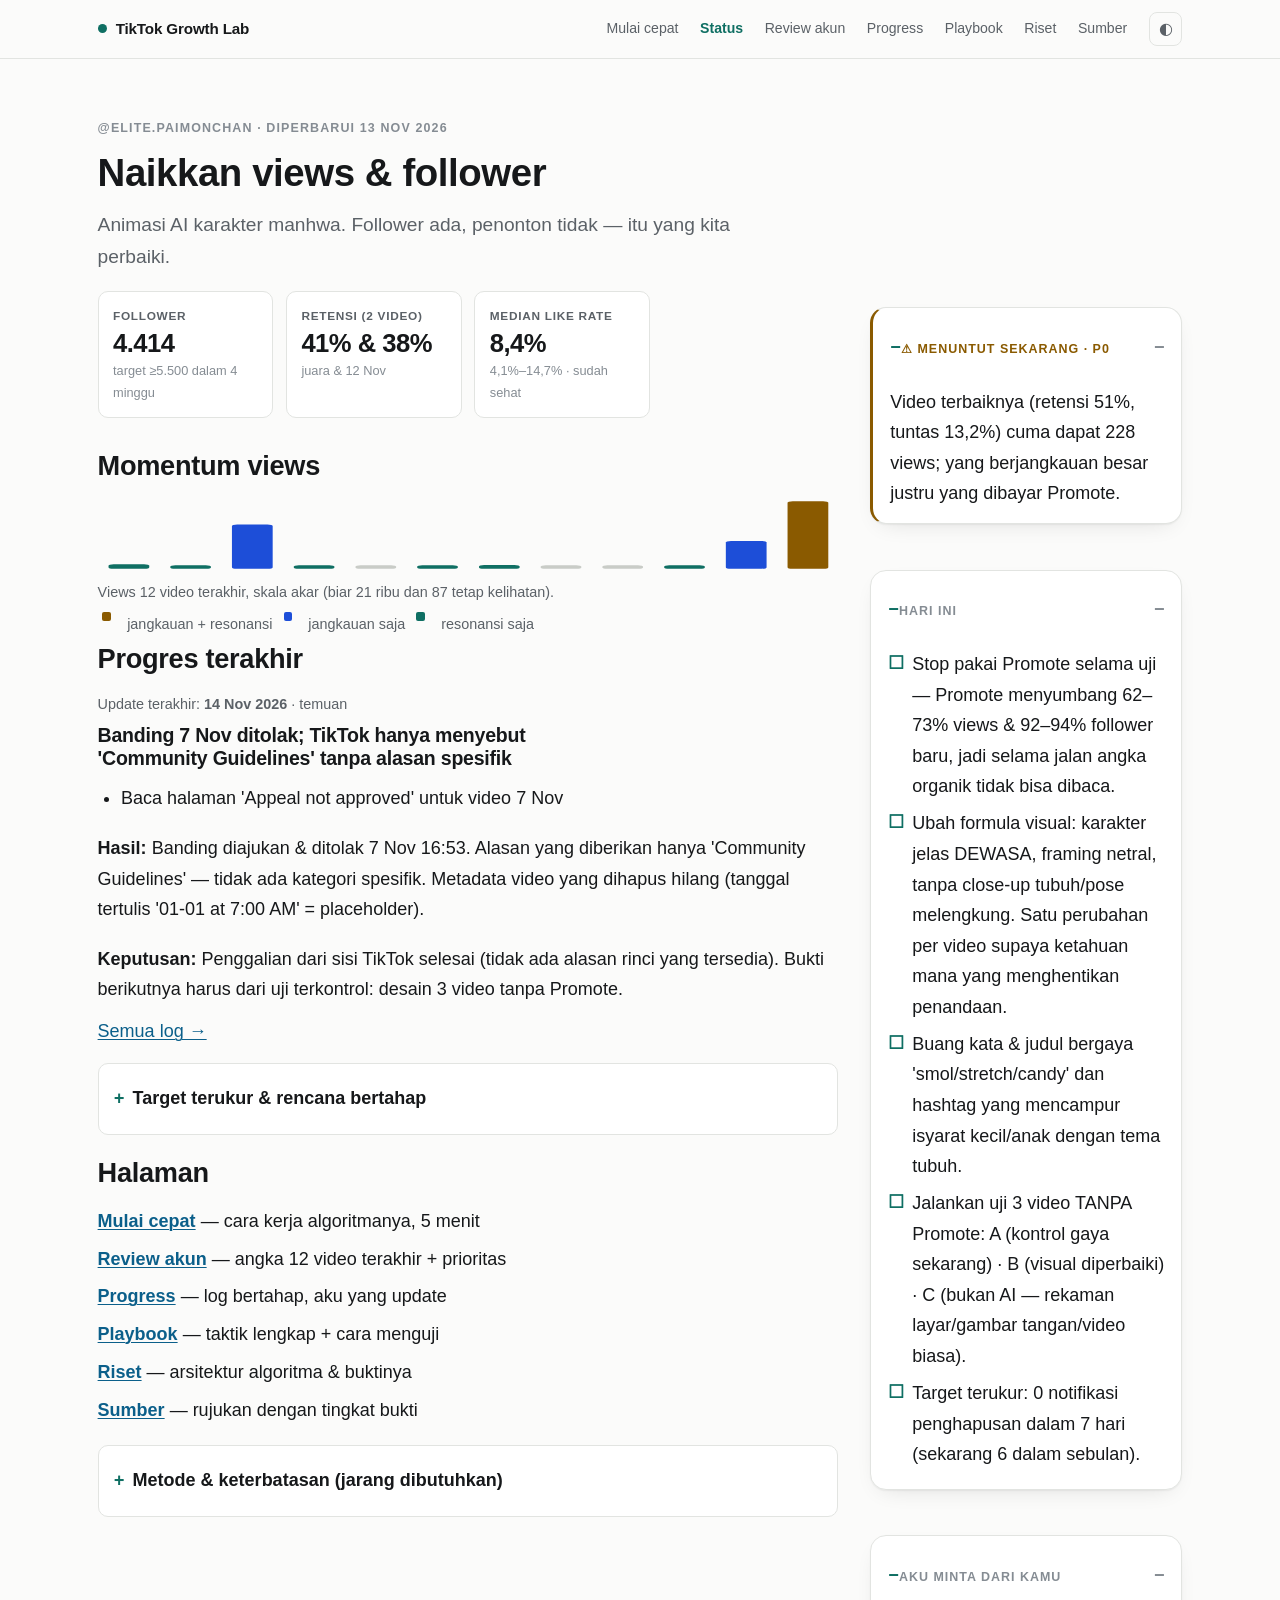
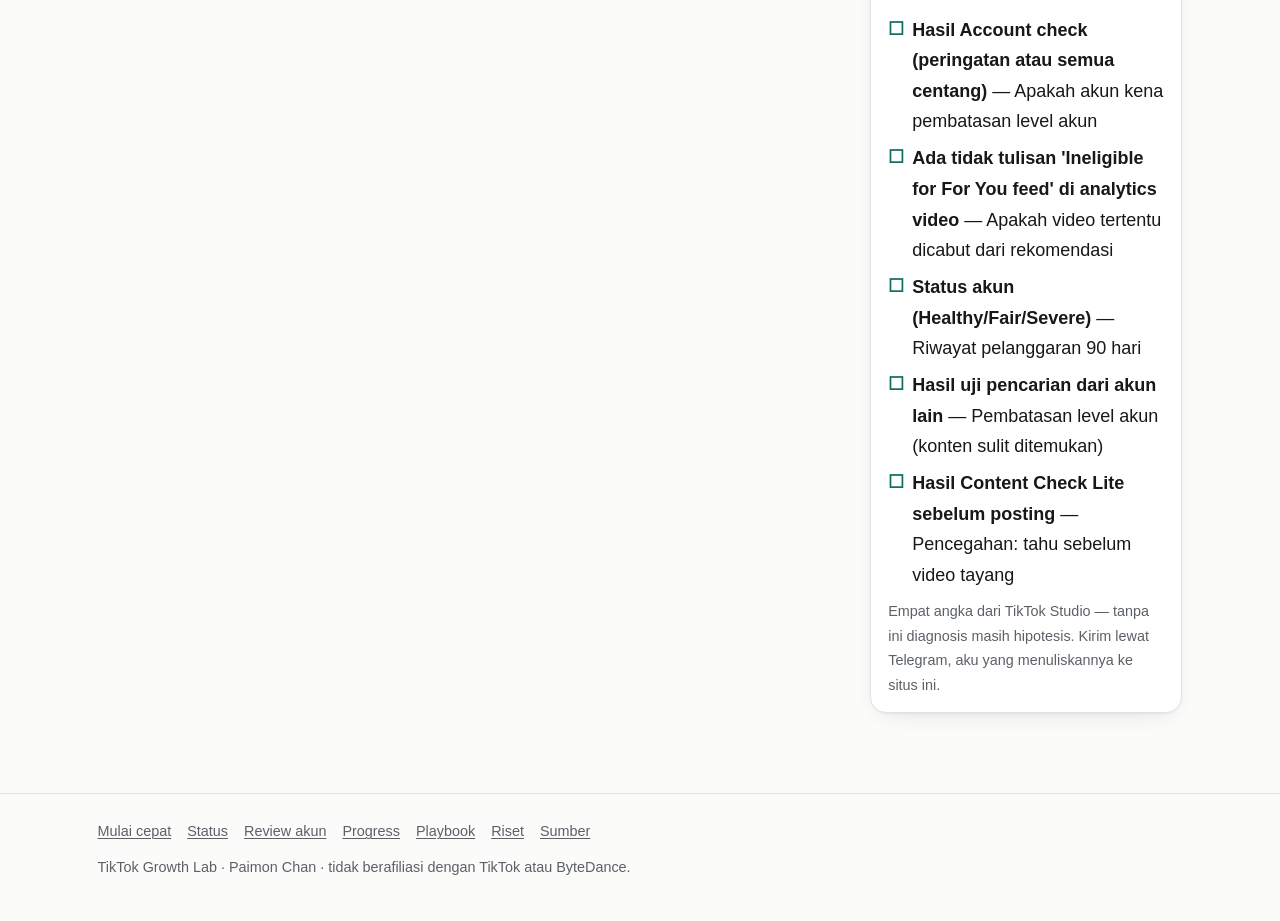
==== commit 8d418548: "Tulis solusi jadi rencana 3 fase (bersihkan pemicu -> terapkan formula menang -> skala/ganti jalur) " ====
--- a/index.html
+++ b/index.html
@@ -8,7 +8,7 @@
 <meta name="color-scheme" content="light dark">
 <meta name="theme-color" content="#0f6f63">
 <link rel="icon" href="assets/favicon.svg" type="image/svg+xml">
-<link rel="stylesheet" href="assets/style.css?v=38">
+<link rel="stylesheet" href="assets/style.css?v=39">
 <script>
   try {
     var t = localStorage.getItem('theme');
@@ -150,7 +150,7 @@
   </div>
 </footer>
 
-<script src="assets/app.js?v=38" defer></script>
-<script src="assets/growth.js?v=38" defer></script>
+<script src="assets/app.js?v=39" defer></script>
+<script src="assets/growth.js?v=39" defer></script>
 </body>
 </html>
